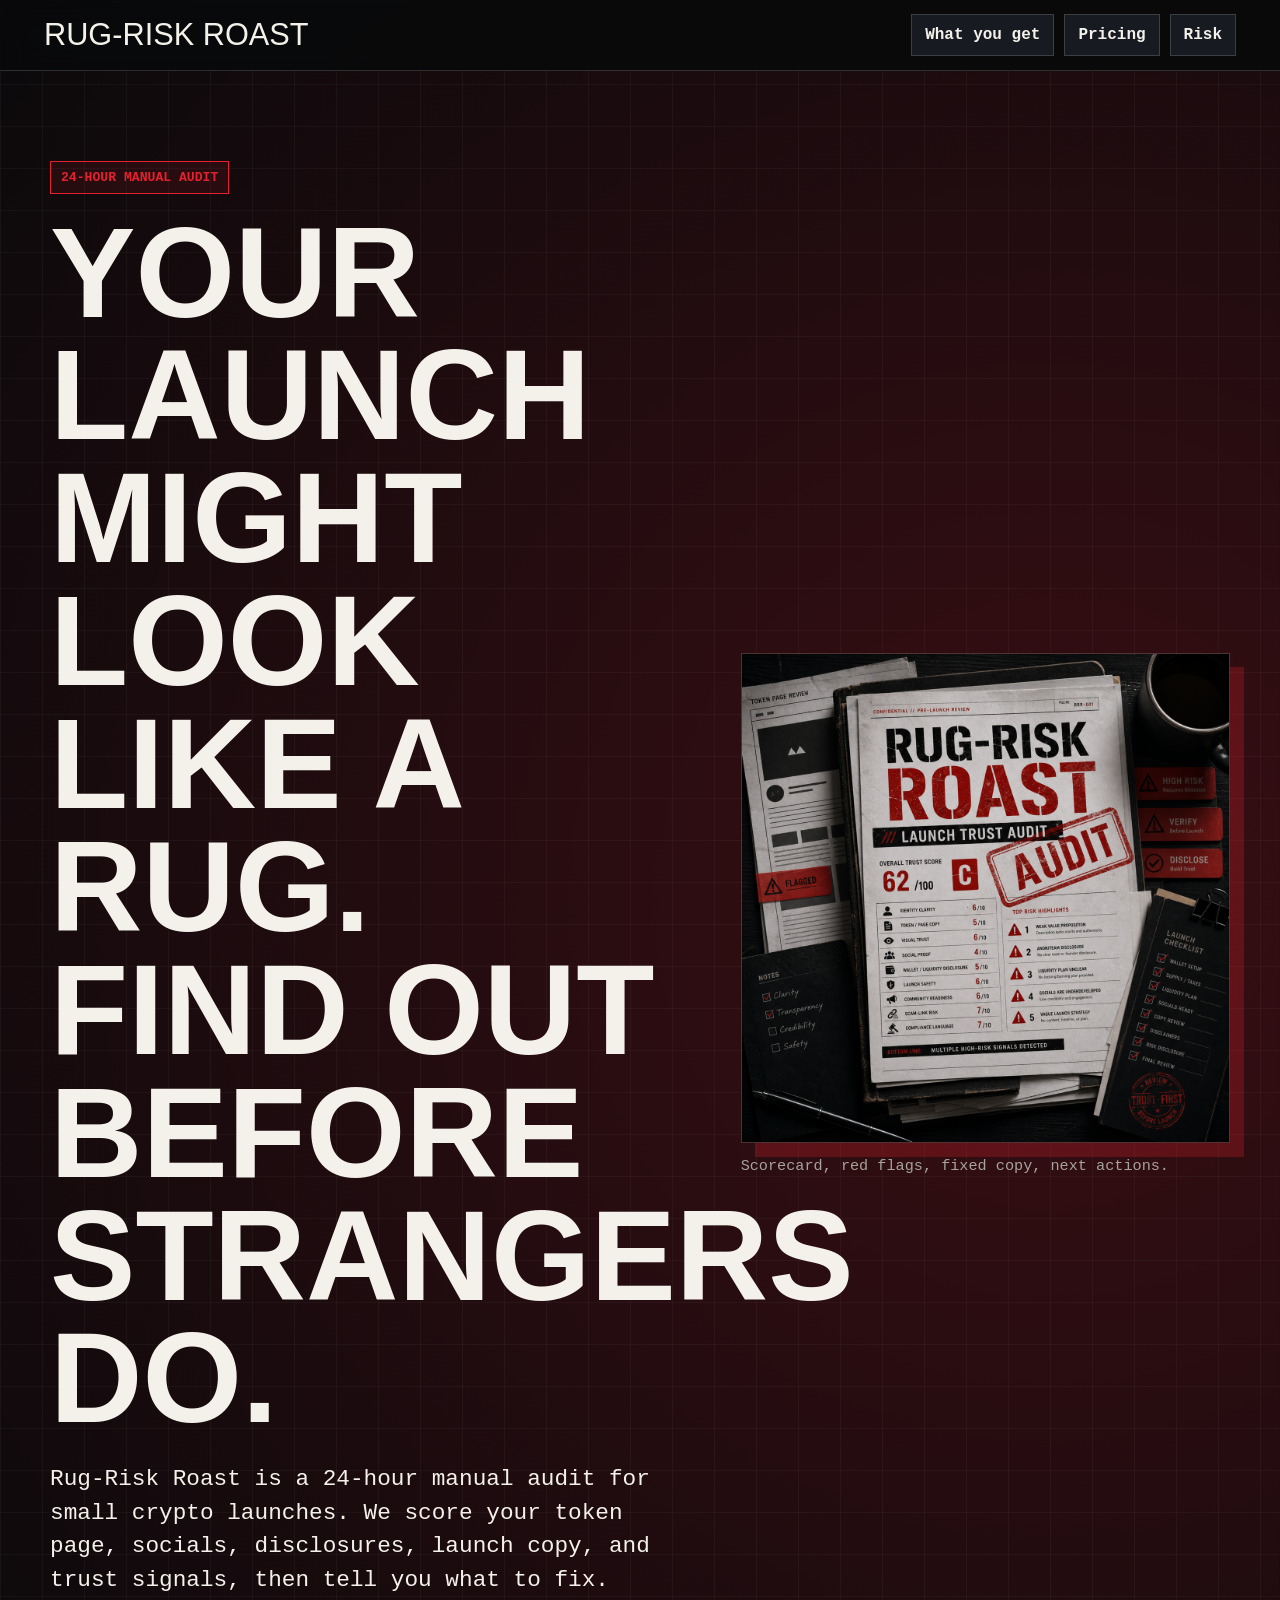
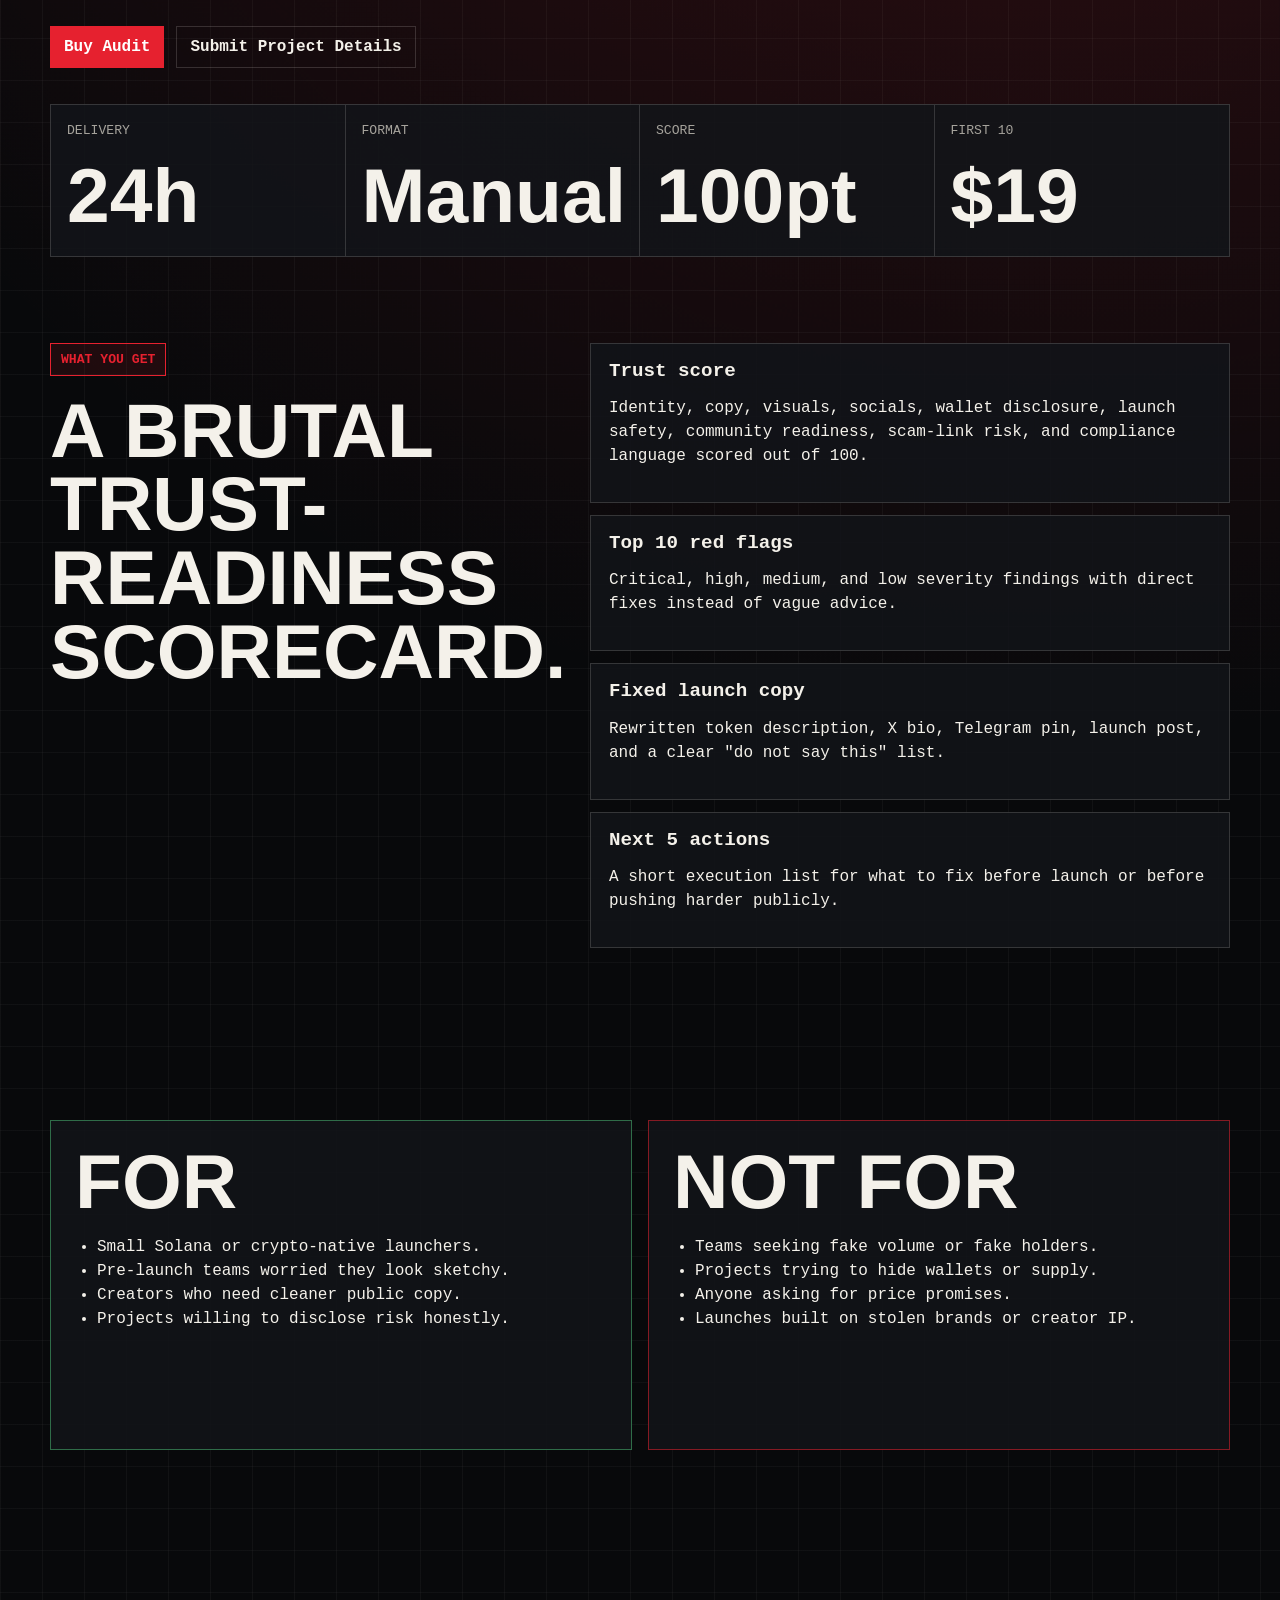
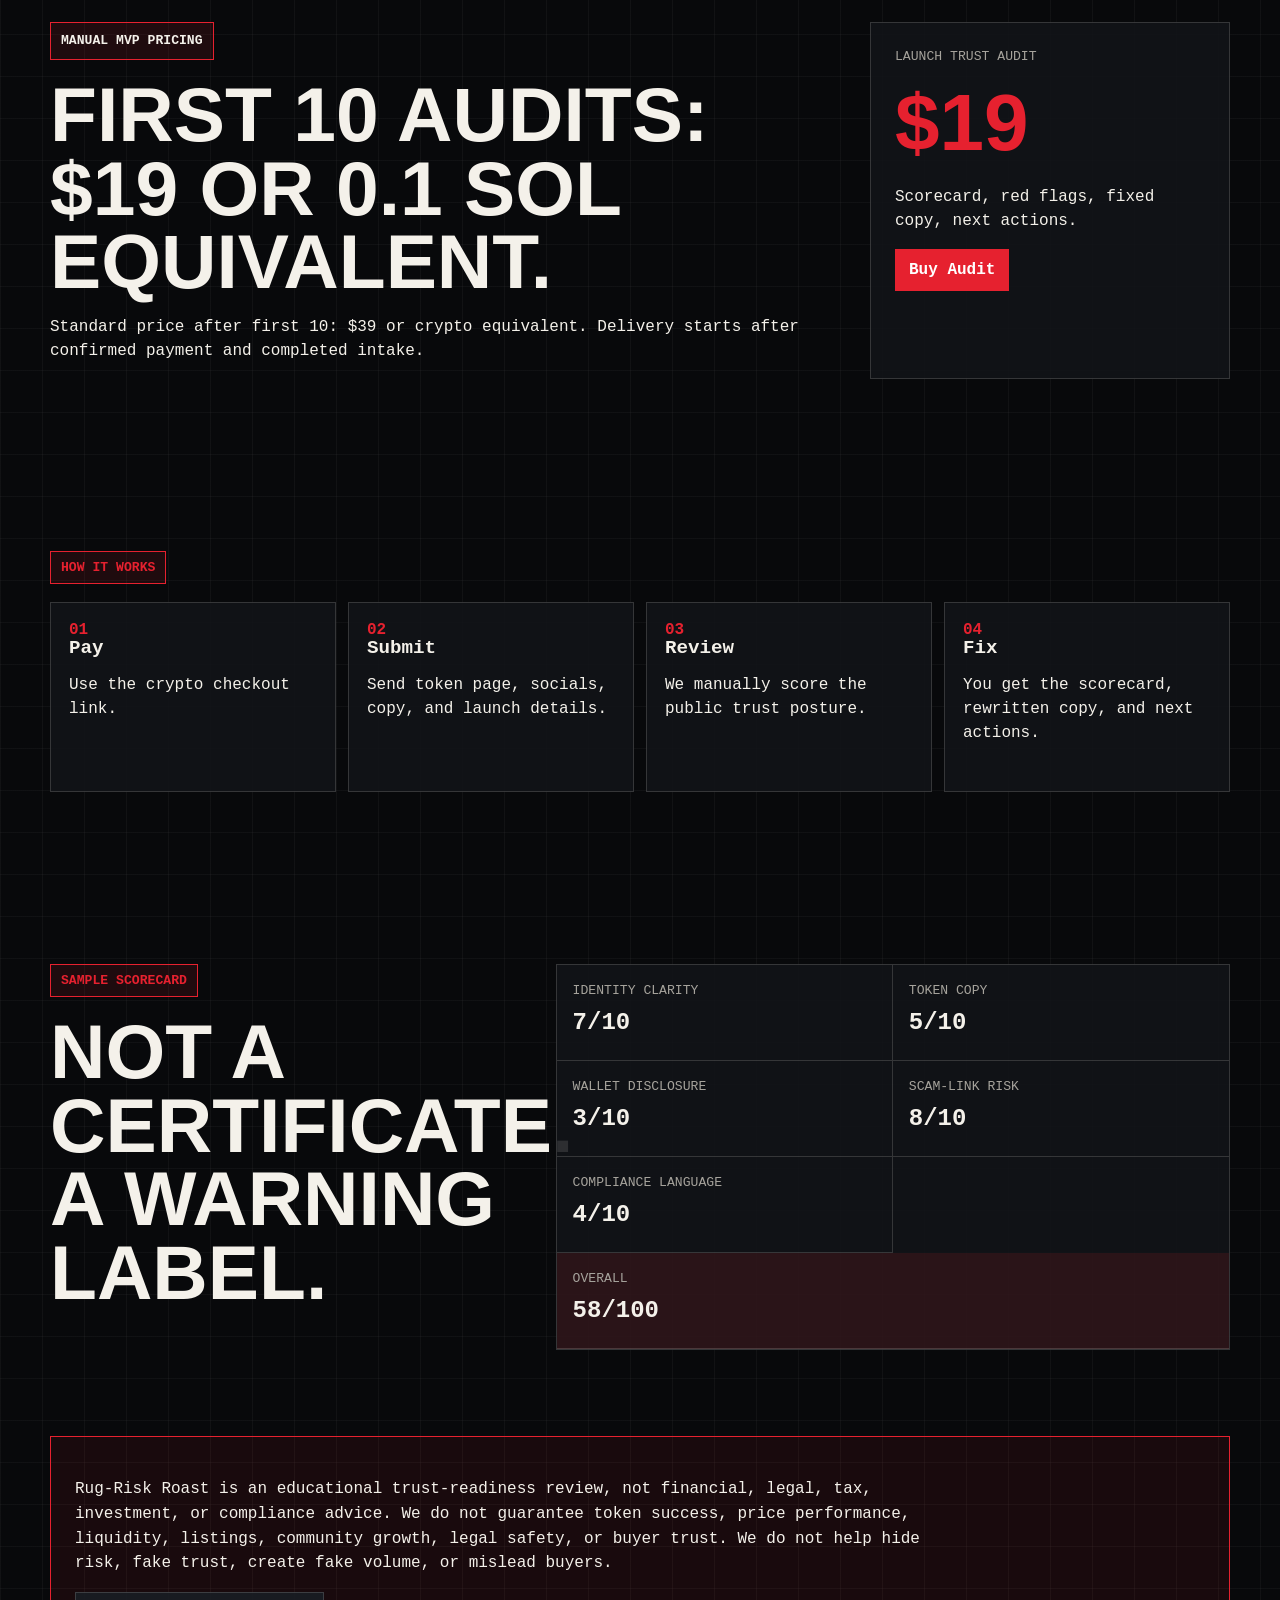
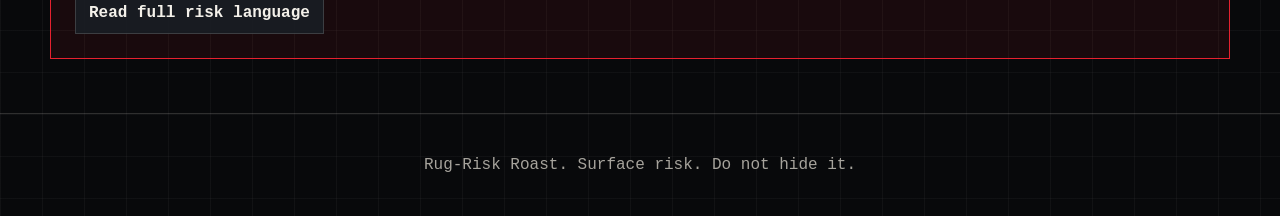
==== site/index.html @ 817f6c94 "Launch Rug-Risk Roast manual MVP" ====
<!doctype html>
<html lang="en">
  <head>
    <meta charset="utf-8">
    <meta name="viewport" content="width=device-width, initial-scale=1">
    <title>Rug-Risk Roast - Launch Trust Audit</title>
    <meta name="description" content="A 24-hour manual trust-readiness audit for small crypto launches. Find what looks sketchy before strangers do.">
    <link rel="stylesheet" href="./styles.css">
  </head>
  <body>
    <header class="topbar">
      <a class="brand" href="./index.html">Rug-Risk Roast</a>
      <nav aria-label="Primary navigation">
        <a href="#deliverables">What you get</a>
        <a href="#pricing">Pricing</a>
        <a href="./risk.html">Risk</a>
      </nav>
    </header>

    <main>
      <section class="hero">
        <div class="hero-copy">
          <p class="stamp">24-hour manual audit</p>
          <h1>Your launch might look like a rug. Find out before strangers do.</h1>
          <p class="lead">Rug-Risk Roast is a 24-hour manual audit for small crypto launches. We score your token page, socials, disclosures, launch copy, and trust signals, then tell you what to fix.</p>
          <div class="actions" aria-label="Primary actions">
            <a class="button primary" href="https://example.com/helio-rug-risk-roast">Buy Audit</a>
            <a class="button secondary" href="https://tally.so/r/rug-risk-roast-intake">Submit Project Details</a>
          </div>
        </div>

        <figure class="hero-card">
          <img src="./assets/rug-risk-roast-audit.png" alt="Rug-Risk Roast forensic audit report preview">
          <figcaption>Scorecard, red flags, fixed copy, next actions.</figcaption>
        </figure>
      </section>

      <section class="proof-strip" aria-label="Audit summary">
        <div><span>Delivery</span><strong>24h</strong></div>
        <div><span>Format</span><strong>Manual</strong></div>
        <div><span>Score</span><strong>100pt</strong></div>
        <div><span>First 10</span><strong>$19</strong></div>
      </section>

      <section id="deliverables" class="section split">
        <div>
          <p class="stamp">What you get</p>
          <h2>A brutal trust-readiness scorecard.</h2>
        </div>
        <div class="checklist">
          <article>
            <h3>Trust score</h3>
            <p>Identity, copy, visuals, socials, wallet disclosure, launch safety, community readiness, scam-link risk, and compliance language scored out of 100.</p>
          </article>
          <article>
            <h3>Top 10 red flags</h3>
            <p>Critical, high, medium, and low severity findings with direct fixes instead of vague advice.</p>
          </article>
          <article>
            <h3>Fixed launch copy</h3>
            <p>Rewritten token description, X bio, Telegram pin, launch post, and a clear "do not say this" list.</p>
          </article>
          <article>
            <h3>Next 5 actions</h3>
            <p>A short execution list for what to fix before launch or before pushing harder publicly.</p>
          </article>
        </div>
      </section>

      <section class="section audience">
        <div class="panel good">
          <h2>For</h2>
          <ul>
            <li>Small Solana or crypto-native launchers.</li>
            <li>Pre-launch teams worried they look sketchy.</li>
            <li>Creators who need cleaner public copy.</li>
            <li>Projects willing to disclose risk honestly.</li>
          </ul>
        </div>
        <div class="panel bad">
          <h2>Not for</h2>
          <ul>
            <li>Teams seeking fake volume or fake holders.</li>
            <li>Projects trying to hide wallets or supply.</li>
            <li>Anyone asking for price promises.</li>
            <li>Launches built on stolen brands or creator IP.</li>
          </ul>
        </div>
      </section>

      <section id="pricing" class="section pricing">
        <div>
          <p class="stamp">Manual MVP pricing</p>
          <h2>First 10 audits: $19 or 0.1 SOL equivalent.</h2>
          <p>Standard price after first 10: $39 or crypto equivalent. Delivery starts after confirmed payment and completed intake.</p>
        </div>
        <div class="price-card">
          <span>Launch Trust Audit</span>
          <strong>$19</strong>
          <p>Scorecard, red flags, fixed copy, next actions.</p>
          <a class="button primary" href="https://example.com/helio-rug-risk-roast">Buy Audit</a>
        </div>
      </section>

      <section class="section process">
        <p class="stamp">How it works</p>
        <div class="steps">
          <article><span>01</span><h3>Pay</h3><p>Use the crypto checkout link.</p></article>
          <article><span>02</span><h3>Submit</h3><p>Send token page, socials, copy, and launch details.</p></article>
          <article><span>03</span><h3>Review</h3><p>We manually score the public trust posture.</p></article>
          <article><span>04</span><h3>Fix</h3><p>You get the scorecard, rewritten copy, and next actions.</p></article>
        </div>
      </section>

      <section class="section sample">
        <div>
          <p class="stamp">Sample scorecard</p>
          <h2>Not a certificate. A warning label.</h2>
        </div>
        <div class="scorecard" aria-label="Sample scorecard">
          <div><span>Identity clarity</span><strong>7/10</strong></div>
          <div><span>Token copy</span><strong>5/10</strong></div>
          <div><span>Wallet disclosure</span><strong>3/10</strong></div>
          <div><span>Scam-link risk</span><strong>8/10</strong></div>
          <div><span>Compliance language</span><strong>4/10</strong></div>
          <div class="total"><span>Overall</span><strong>58/100</strong></div>
        </div>
      </section>

      <section class="section disclaimer">
        <p>Rug-Risk Roast is an educational trust-readiness review, not financial, legal, tax, investment, or compliance advice. We do not guarantee token success, price performance, liquidity, listings, community growth, legal safety, or buyer trust. We do not help hide risk, fake trust, create fake volume, or mislead buyers.</p>
        <a href="./risk.html">Read full risk language</a>
      </section>
    </main>

    <footer>
      <p>Rug-Risk Roast. Surface risk. Do not hide it.</p>
    </footer>
  </body>
</html>
---- site/styles.css ----
:root {
  --ink: #08090b;
  --panel: #121419;
  --panel-2: #191d24;
  --paper: #f4f1ea;
  --muted: #a6a39c;
  --red: #e6212f;
  --red-dark: #791119;
  --line: rgba(244, 241, 234, 0.16);
  --green: #55d985;
}

* {
  box-sizing: border-box;
}

html {
  background: var(--ink);
  color: var(--paper);
}

body {
  margin: 0;
  min-height: 100vh;
  font-family: "Courier New", Courier, monospace;
  background:
    linear-gradient(90deg, rgba(244,241,234,.04) 1px, transparent 1px) 0 0 / 42px 42px,
    linear-gradient(rgba(244,241,234,.035) 1px, transparent 1px) 0 0 / 42px 42px,
    radial-gradient(circle at 82% 18%, rgba(230,33,47,.22), transparent 34%),
    var(--ink);
}

a {
  color: inherit;
}

.topbar {
  position: sticky;
  top: 0;
  z-index: 10;
  display: flex;
  align-items: center;
  justify-content: space-between;
  gap: 18px;
  padding: 14px clamp(16px, 4vw, 44px);
  border-bottom: 1px solid var(--line);
  background: rgba(8, 9, 11, 0.9);
  backdrop-filter: blur(14px);
}

.brand {
  color: var(--paper);
  font-family: Impact, Haettenschweiler, "Arial Narrow Bold", sans-serif;
  font-size: clamp(1.3rem, 2.4vw, 2rem);
  letter-spacing: 0;
  text-decoration: none;
  text-transform: uppercase;
}

nav {
  display: flex;
  flex-wrap: wrap;
  justify-content: flex-end;
  gap: 10px;
}

nav a,
.button,
.disclaimer a {
  display: inline-flex;
  align-items: center;
  min-height: 42px;
  padding: 10px 13px;
  border: 1px solid var(--line);
  background: rgba(25, 29, 36, .9);
  color: var(--paper);
  font-weight: 800;
  text-decoration: none;
}

main {
  width: min(1180px, calc(100% - 28px));
  margin: 0 auto;
}

.hero {
  min-height: calc(100vh - 72px);
  display: grid;
  grid-template-columns: minmax(0, 1.05fr) minmax(290px, .82fr);
  align-items: center;
  gap: clamp(28px, 5vw, 72px);
  padding: clamp(38px, 7vw, 90px) 0 36px;
}

.stamp {
  width: fit-content;
  margin: 0 0 18px;
  padding: 8px 10px;
  border: 1px solid var(--red);
  background: rgba(230, 33, 47, .1);
  color: var(--red);
  font-size: .82rem;
  font-weight: 900;
  text-transform: uppercase;
}

h1,
h2,
h3 {
  margin: 0;
  letter-spacing: 0;
  line-height: .96;
}

h1,
h2 {
  font-family: Impact, Haettenschweiler, "Arial Narrow Bold", sans-serif;
  font-weight: 900;
  text-transform: uppercase;
}

h1 {
  max-width: 820px;
  font-size: clamp(4rem, 10vw, 9.5rem);
}

h2 {
  font-size: clamp(2.3rem, 6vw, 5.4rem);
}

h3 {
  color: var(--paper);
  font-size: 1.2rem;
}

.lead {
  max-width: 760px;
  color: var(--paper);
  font-size: clamp(1.05rem, 1.8vw, 1.42rem);
  line-height: 1.48;
}

.actions {
  display: flex;
  flex-wrap: wrap;
  gap: 12px;
  margin-top: 28px;
}

.button.primary {
  border-color: var(--red);
  background: var(--red);
  color: white;
}

.button.secondary {
  background: transparent;
}

.hero-card {
  margin: 0;
}

.hero-card img {
  display: block;
  width: 100%;
  aspect-ratio: 1;
  object-fit: cover;
  border: 1px solid var(--line);
  box-shadow: 14px 14px 0 rgba(230, 33, 47, .25);
}

figcaption {
  margin-top: 14px;
  color: var(--muted);
  font-size: .95rem;
}

.proof-strip {
  display: grid;
  grid-template-columns: repeat(4, minmax(0, 1fr));
  border: 1px solid var(--line);
  background: rgba(18, 20, 25, .86);
}

.proof-strip div {
  min-height: 118px;
  padding: 16px;
  border-right: 1px solid var(--line);
}

.proof-strip div:last-child {
  border-right: 0;
}

.proof-strip span,
.scorecard span,
.price-card span {
  color: var(--muted);
  text-transform: uppercase;
  font-size: .82rem;
}

.proof-strip strong {
  display: block;
  margin-top: 12px;
  color: var(--paper);
  font-family: Impact, Haettenschweiler, "Arial Narrow Bold", sans-serif;
  font-size: clamp(2.5rem, 6vw, 4.8rem);
}

.section {
  padding: clamp(42px, 7vw, 86px) 0;
}

.split {
  display: grid;
  grid-template-columns: minmax(0, .75fr) minmax(0, 1fr);
  gap: clamp(22px, 5vw, 60px);
}

.checklist {
  display: grid;
  gap: 12px;
}

.checklist article,
.panel,
.price-card,
.steps article,
.scorecard {
  border: 1px solid var(--line);
  background: rgba(18, 20, 25, .88);
}

.checklist article {
  padding: 18px;
}

.checklist p,
.panel li,
.pricing p,
.steps p,
.document p,
.document li {
  color: var(--paper);
  line-height: 1.5;
}

.audience {
  display: grid;
  grid-template-columns: repeat(2, minmax(0, 1fr));
  gap: 16px;
}

.panel {
  min-height: 330px;
  padding: 24px;
}

.panel.good {
  border-color: rgba(85, 217, 133, .45);
}

.panel.bad {
  border-color: rgba(230, 33, 47, .55);
}

.panel ul,
.document ul {
  padding-left: 22px;
}

.pricing {
  display: grid;
  grid-template-columns: minmax(0, 1fr) minmax(270px, .45fr);
  gap: 20px;
  align-items: stretch;
}

.price-card {
  padding: 24px;
}

.price-card strong {
  display: block;
  margin: 12px 0;
  color: var(--red);
  font-family: Impact, Haettenschweiler, "Arial Narrow Bold", sans-serif;
  font-size: 5rem;
}

.steps {
  display: grid;
  grid-template-columns: repeat(4, minmax(0, 1fr));
  gap: 12px;
  margin-top: 18px;
}

.steps article {
  min-height: 190px;
  padding: 18px;
}

.steps span {
  color: var(--red);
  font-weight: 900;
}

.sample {
  display: grid;
  grid-template-columns: minmax(0, .72fr) minmax(0, 1fr);
  gap: 20px;
  align-items: start;
}

.scorecard {
  display: grid;
  grid-template-columns: repeat(2, minmax(0, 1fr));
}

.scorecard div {
  min-height: 96px;
  padding: 16px;
  border-right: 1px solid var(--line);
  border-bottom: 1px solid var(--line);
}

.scorecard div:nth-child(2n) {
  border-right: 0;
}

.scorecard strong {
  display: block;
  margin-top: 10px;
  font-size: 1.5rem;
}

.scorecard .total {
  grid-column: 1 / -1;
  background: rgba(230, 33, 47, .12);
}

.disclaimer {
  margin-bottom: 54px;
  padding: 24px;
  border: 1px solid var(--red);
  background: rgba(230, 33, 47, .08);
}

.disclaimer p {
  max-width: 900px;
  line-height: 1.55;
}

.document {
  max-width: 920px;
  padding: clamp(42px, 7vw, 86px) 0;
}

.document h1 {
  font-size: clamp(3.8rem, 9vw, 8rem);
}

.document h2 {
  margin-top: 38px;
  font-size: clamp(2rem, 5vw, 4.2rem);
}

footer {
  padding: 26px;
  border-top: 1px solid var(--line);
  color: var(--muted);
  text-align: center;
}

@media (max-width: 860px) {
  .topbar {
    align-items: flex-start;
    flex-direction: column;
  }

  nav {
    justify-content: flex-start;
  }

  .hero,
  .split,
  .audience,
  .pricing,
  .steps,
  .sample,
  .proof-strip {
    grid-template-columns: 1fr;
  }

  .hero {
    min-height: auto;
  }

  .proof-strip div,
  .scorecard div {
    border-right: 0;
  }

  .scorecard {
    grid-template-columns: 1fr;
  }
}
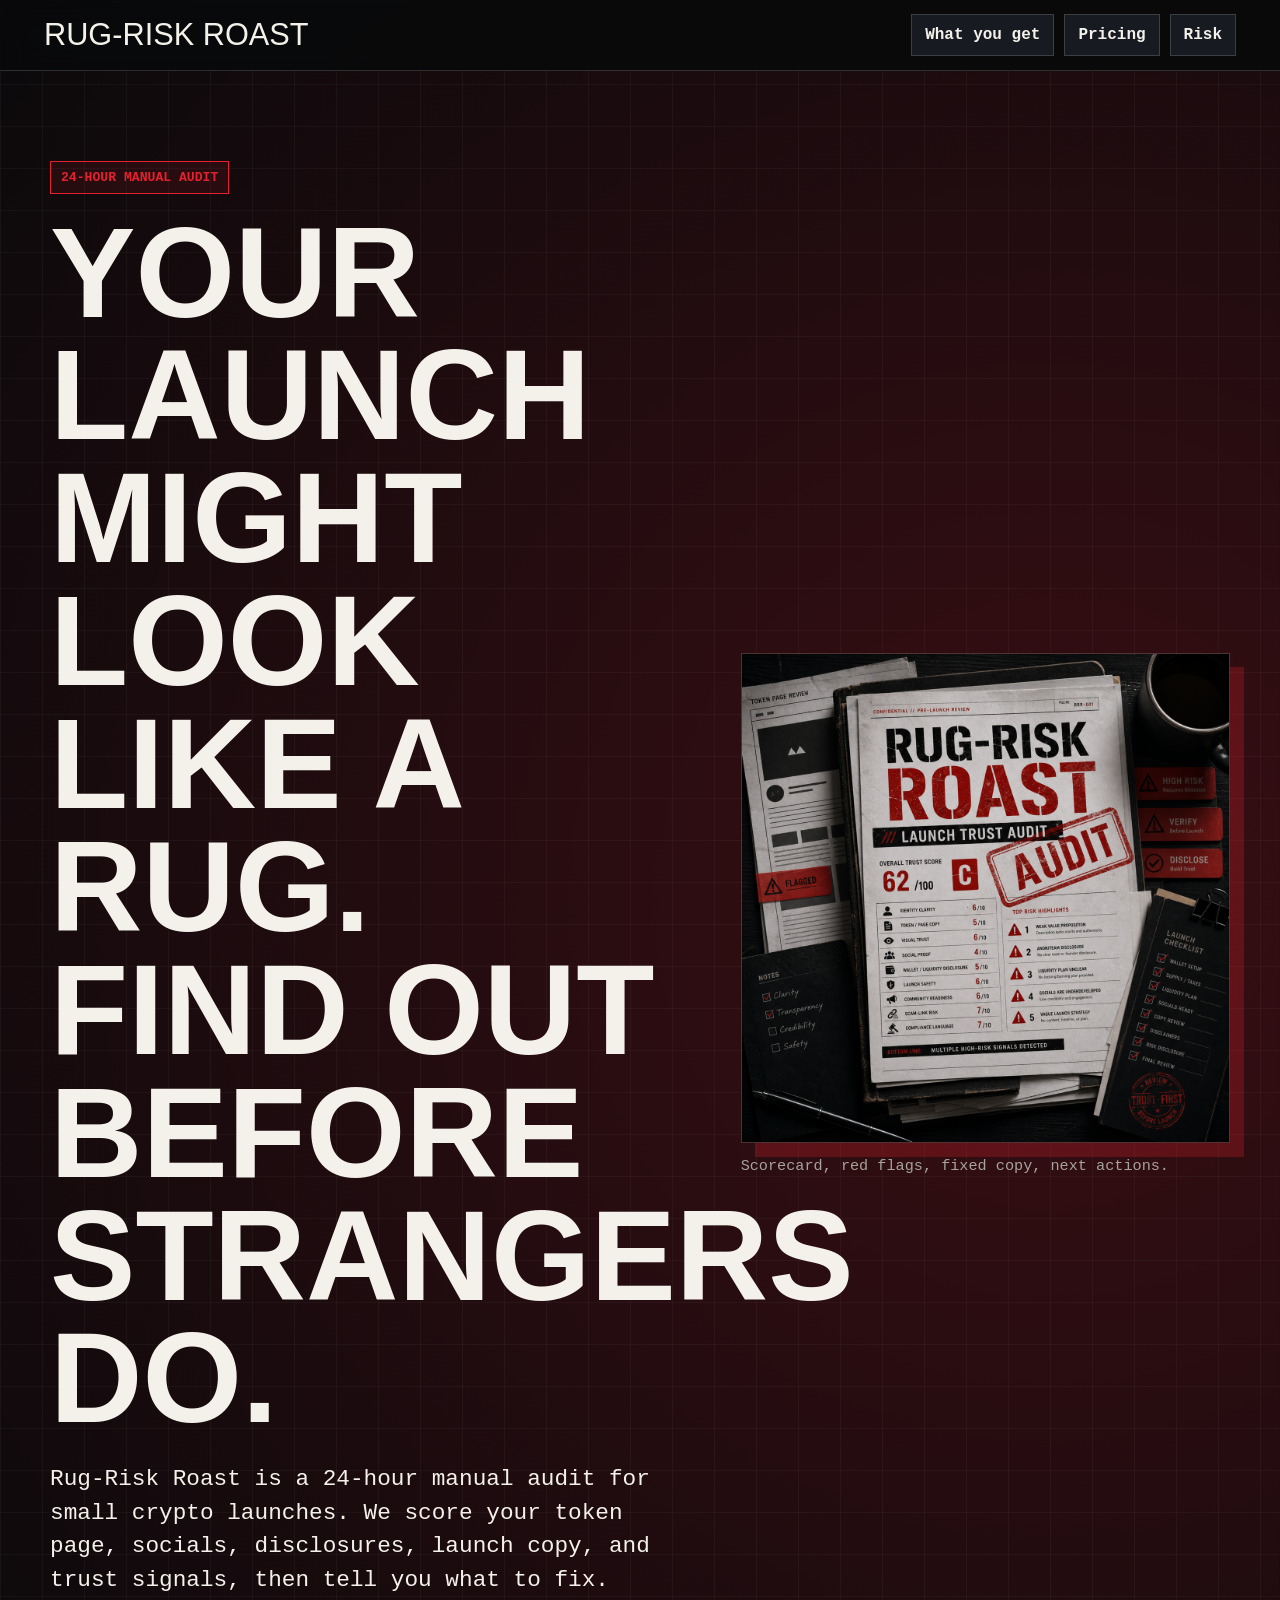
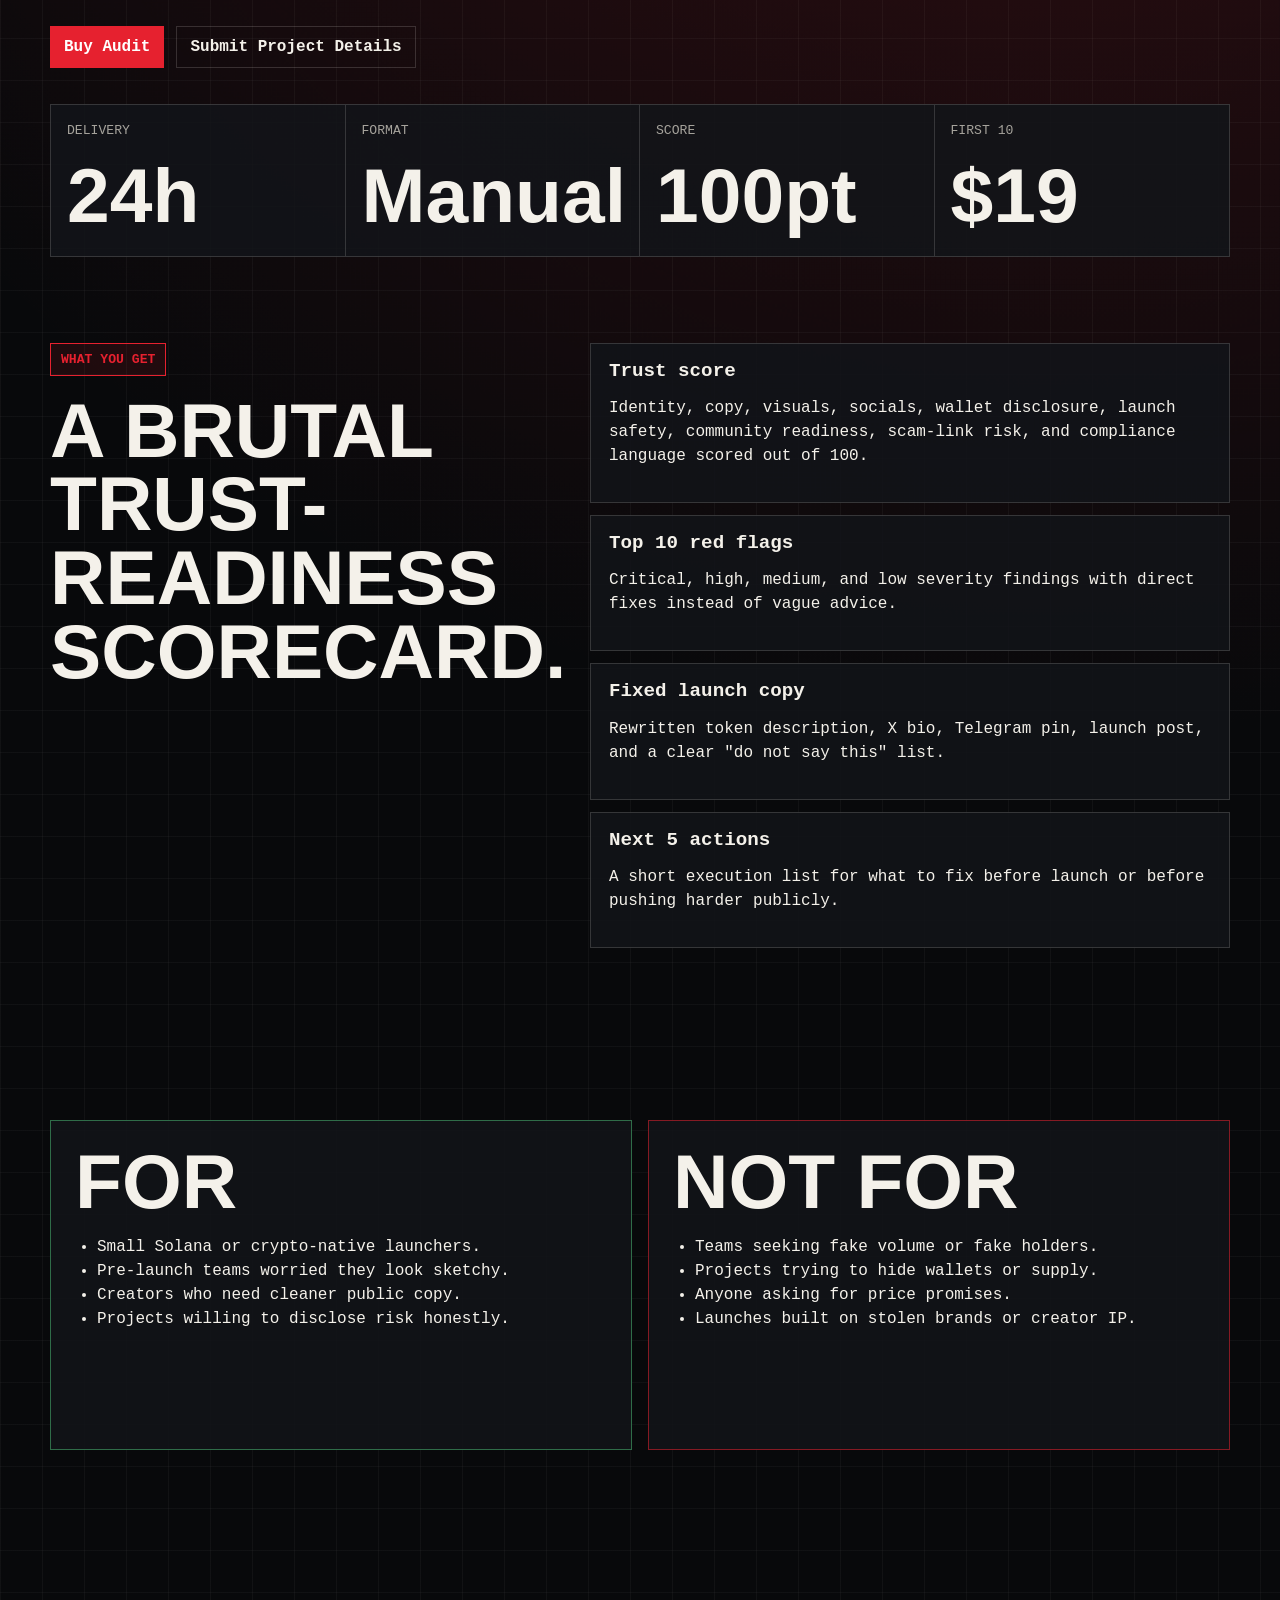
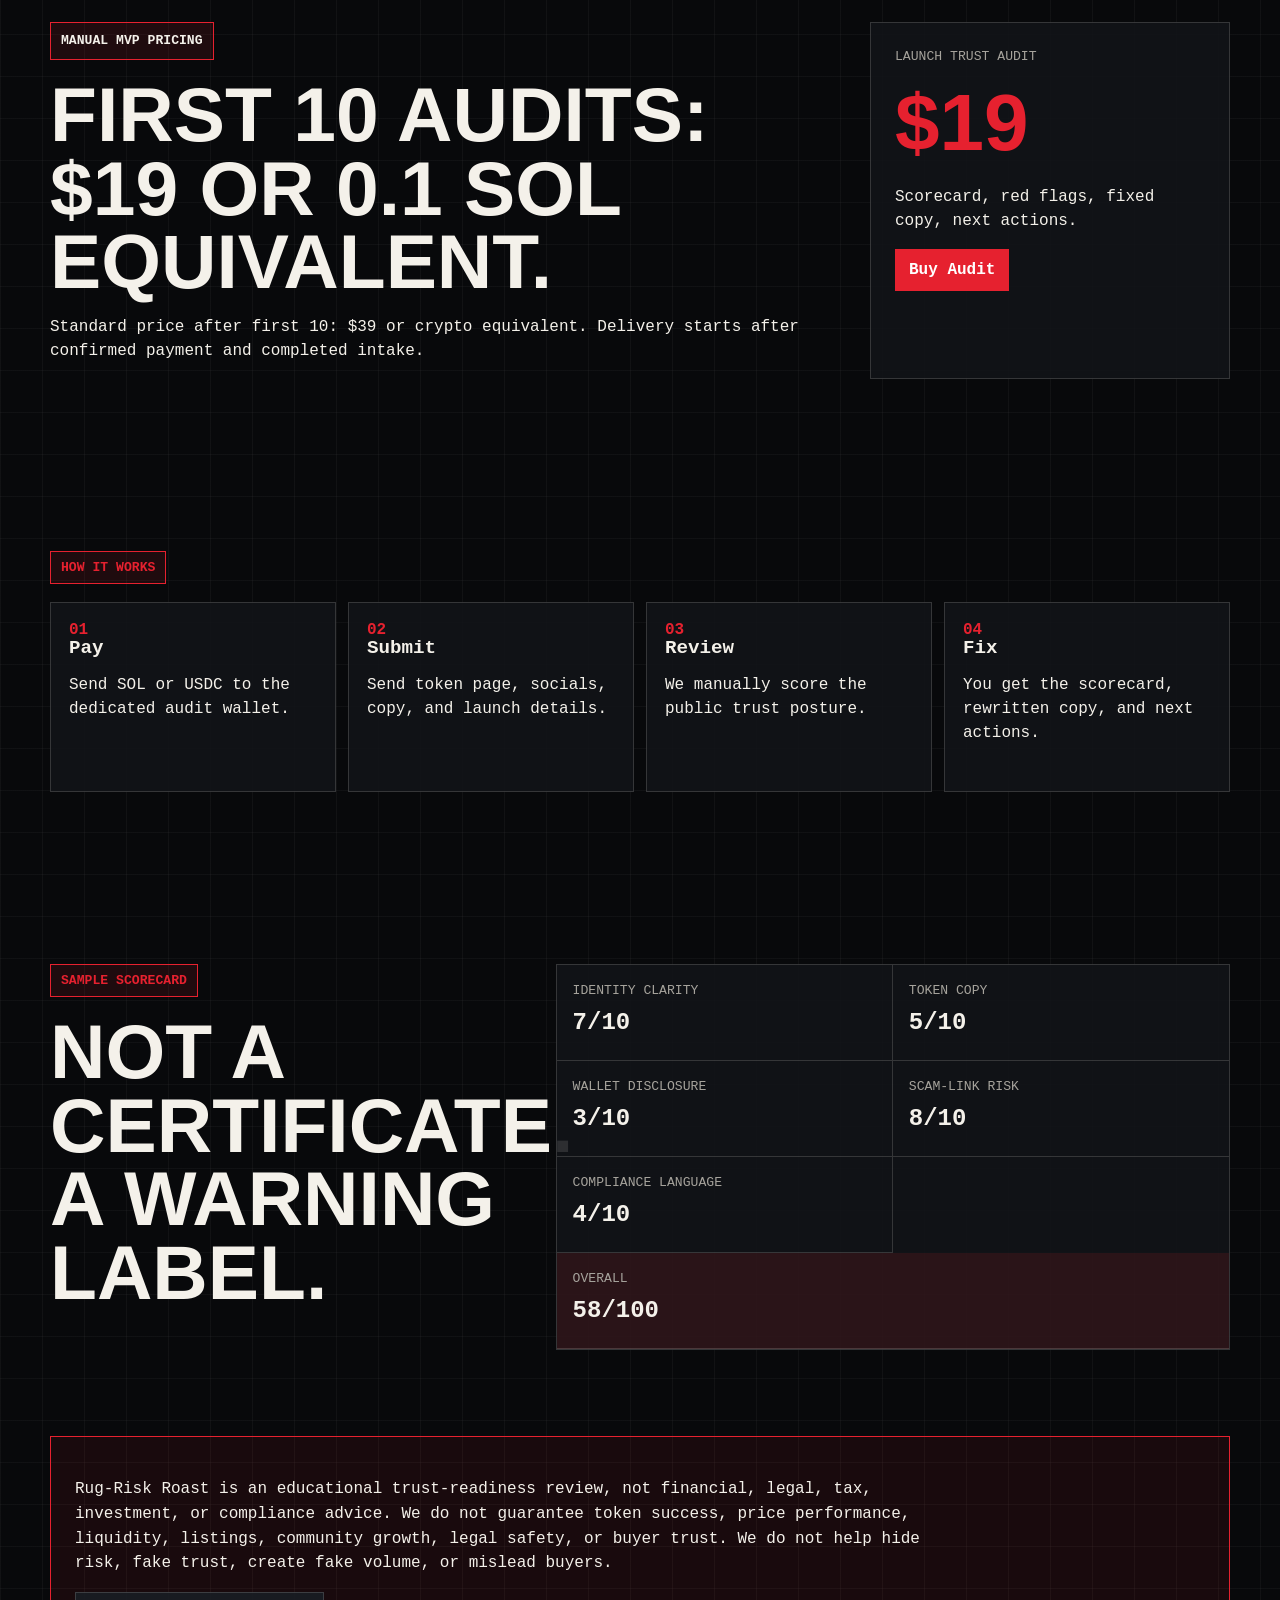
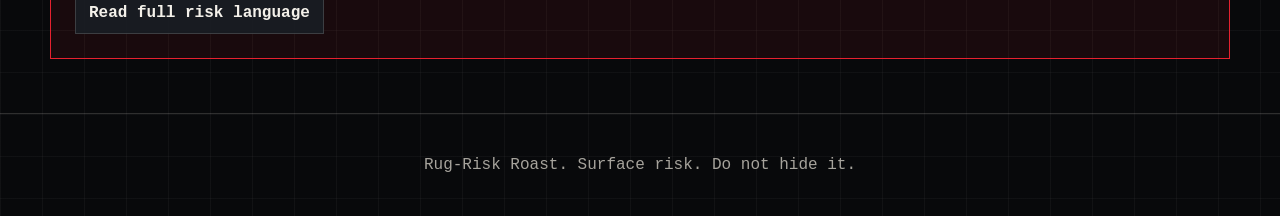
==== commit 1a61b024: "Switch MVP to manual Solana payment flow" ====
--- a/site/index.html
+++ b/site/index.html
@@ -24,7 +24,7 @@
           <h1>Your launch might look like a rug. Find out before strangers do.</h1>
           <p class="lead">Rug-Risk Roast is a 24-hour manual audit for small crypto launches. We score your token page, socials, disclosures, launch copy, and trust signals, then tell you what to fix.</p>
           <div class="actions" aria-label="Primary actions">
-            <a class="button primary" href="https://example.com/helio-rug-risk-roast">Buy Audit</a>
+            <a class="button primary" href="./payment.html">Buy Audit</a>
             <a class="button secondary" href="https://tally.so/r/rug-risk-roast-intake">Submit Project Details</a>
           </div>
         </div>
@@ -98,14 +98,14 @@
           <span>Launch Trust Audit</span>
           <strong>$19</strong>
           <p>Scorecard, red flags, fixed copy, next actions.</p>
-          <a class="button primary" href="https://example.com/helio-rug-risk-roast">Buy Audit</a>
+          <a class="button primary" href="./payment.html">Buy Audit</a>
         </div>
       </section>
 
       <section class="section process">
         <p class="stamp">How it works</p>
         <div class="steps">
-          <article><span>01</span><h3>Pay</h3><p>Use the crypto checkout link.</p></article>
+          <article><span>01</span><h3>Pay</h3><p>Send SOL or USDC to the dedicated audit wallet.</p></article>
           <article><span>02</span><h3>Submit</h3><p>Send token page, socials, copy, and launch details.</p></article>
           <article><span>03</span><h3>Review</h3><p>We manually score the public trust posture.</p></article>
           <article><span>04</span><h3>Fix</h3><p>You get the scorecard, rewritten copy, and next actions.</p></article>
--- a/site/styles.css
+++ b/site/styles.css
@@ -367,6 +367,28 @@
   font-size: clamp(2rem, 5vw, 4.2rem);
 }
 
+.wallet-box {
+  display: grid;
+  gap: 10px;
+  margin: 18px 0;
+  padding: 18px;
+  border: 1px solid var(--red);
+  background: rgba(230, 33, 47, .08);
+}
+
+.wallet-box span {
+  color: var(--muted);
+  font-size: .82rem;
+  font-weight: 900;
+  text-transform: uppercase;
+}
+
+.wallet-box code {
+  overflow-wrap: anywhere;
+  color: var(--paper);
+  font-size: clamp(.9rem, 2vw, 1.15rem);
+}
+
 footer {
   padding: 26px;
   border-top: 1px solid var(--line);
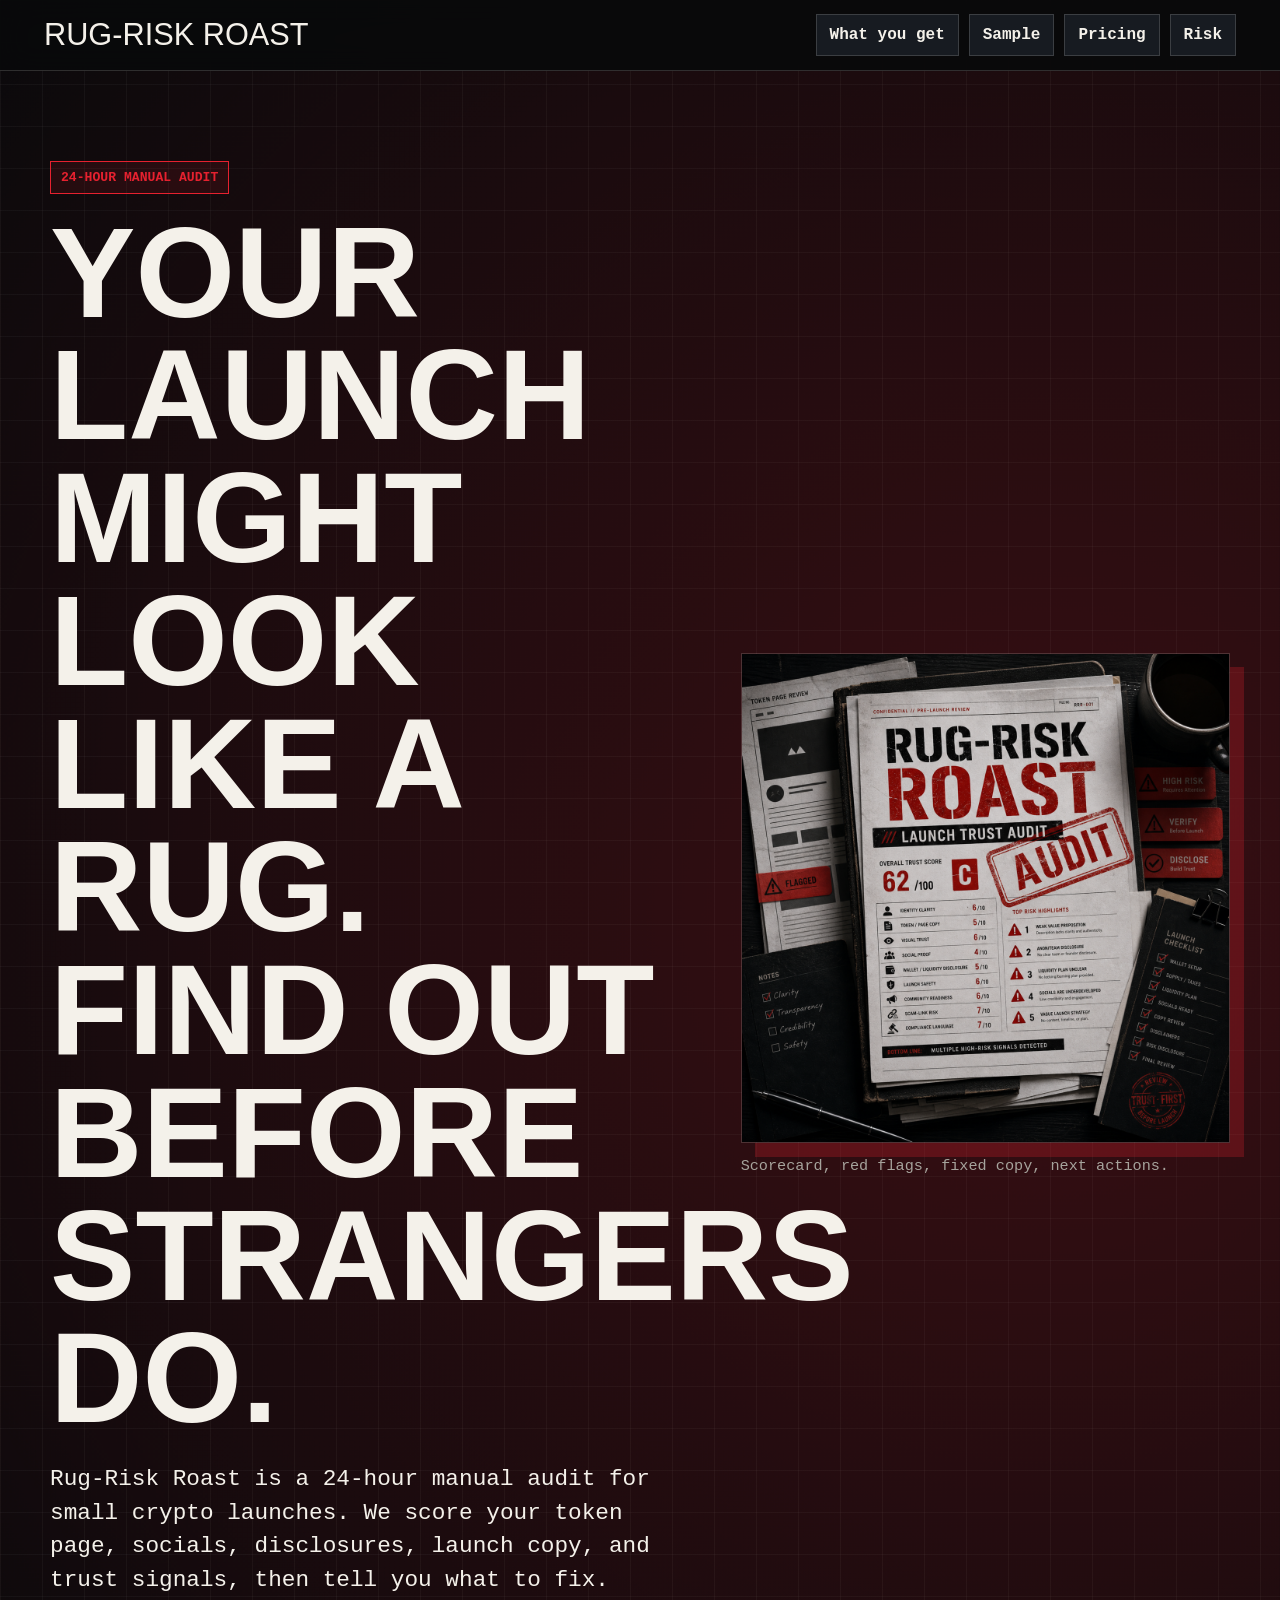
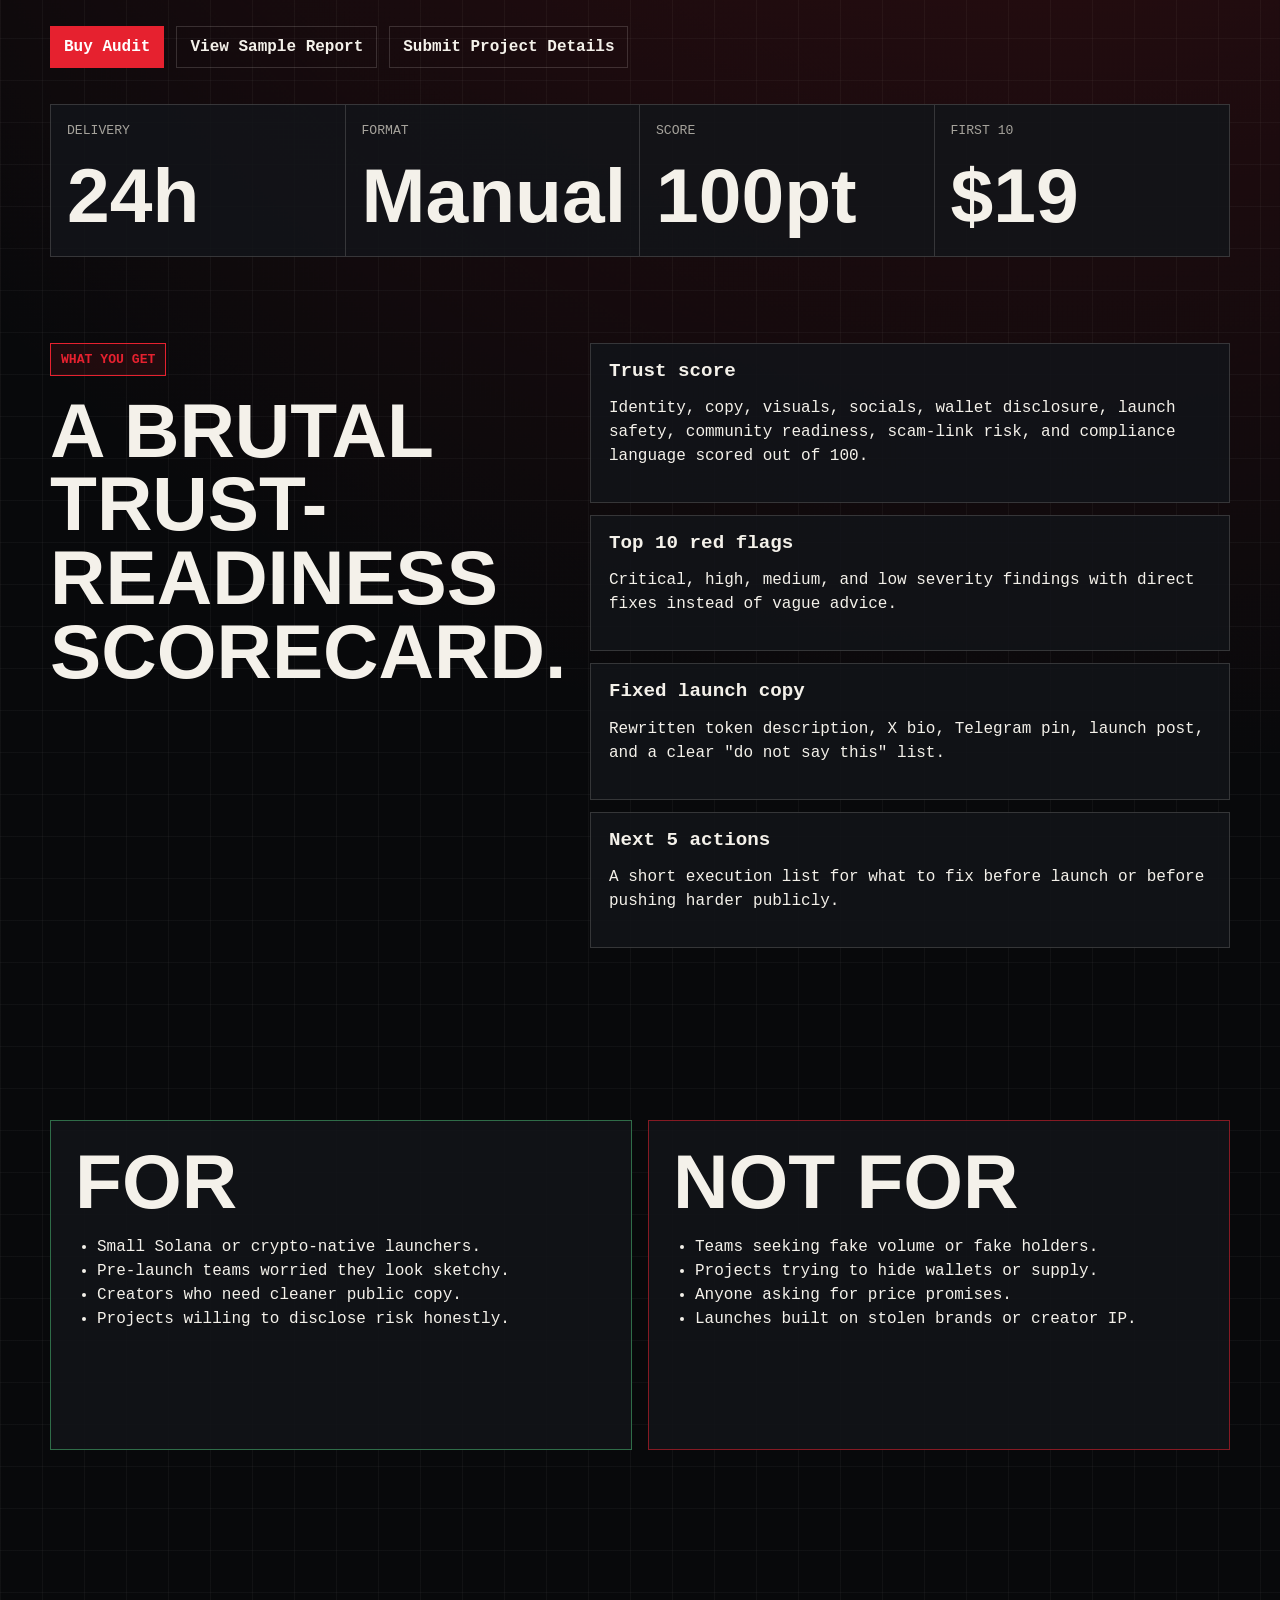
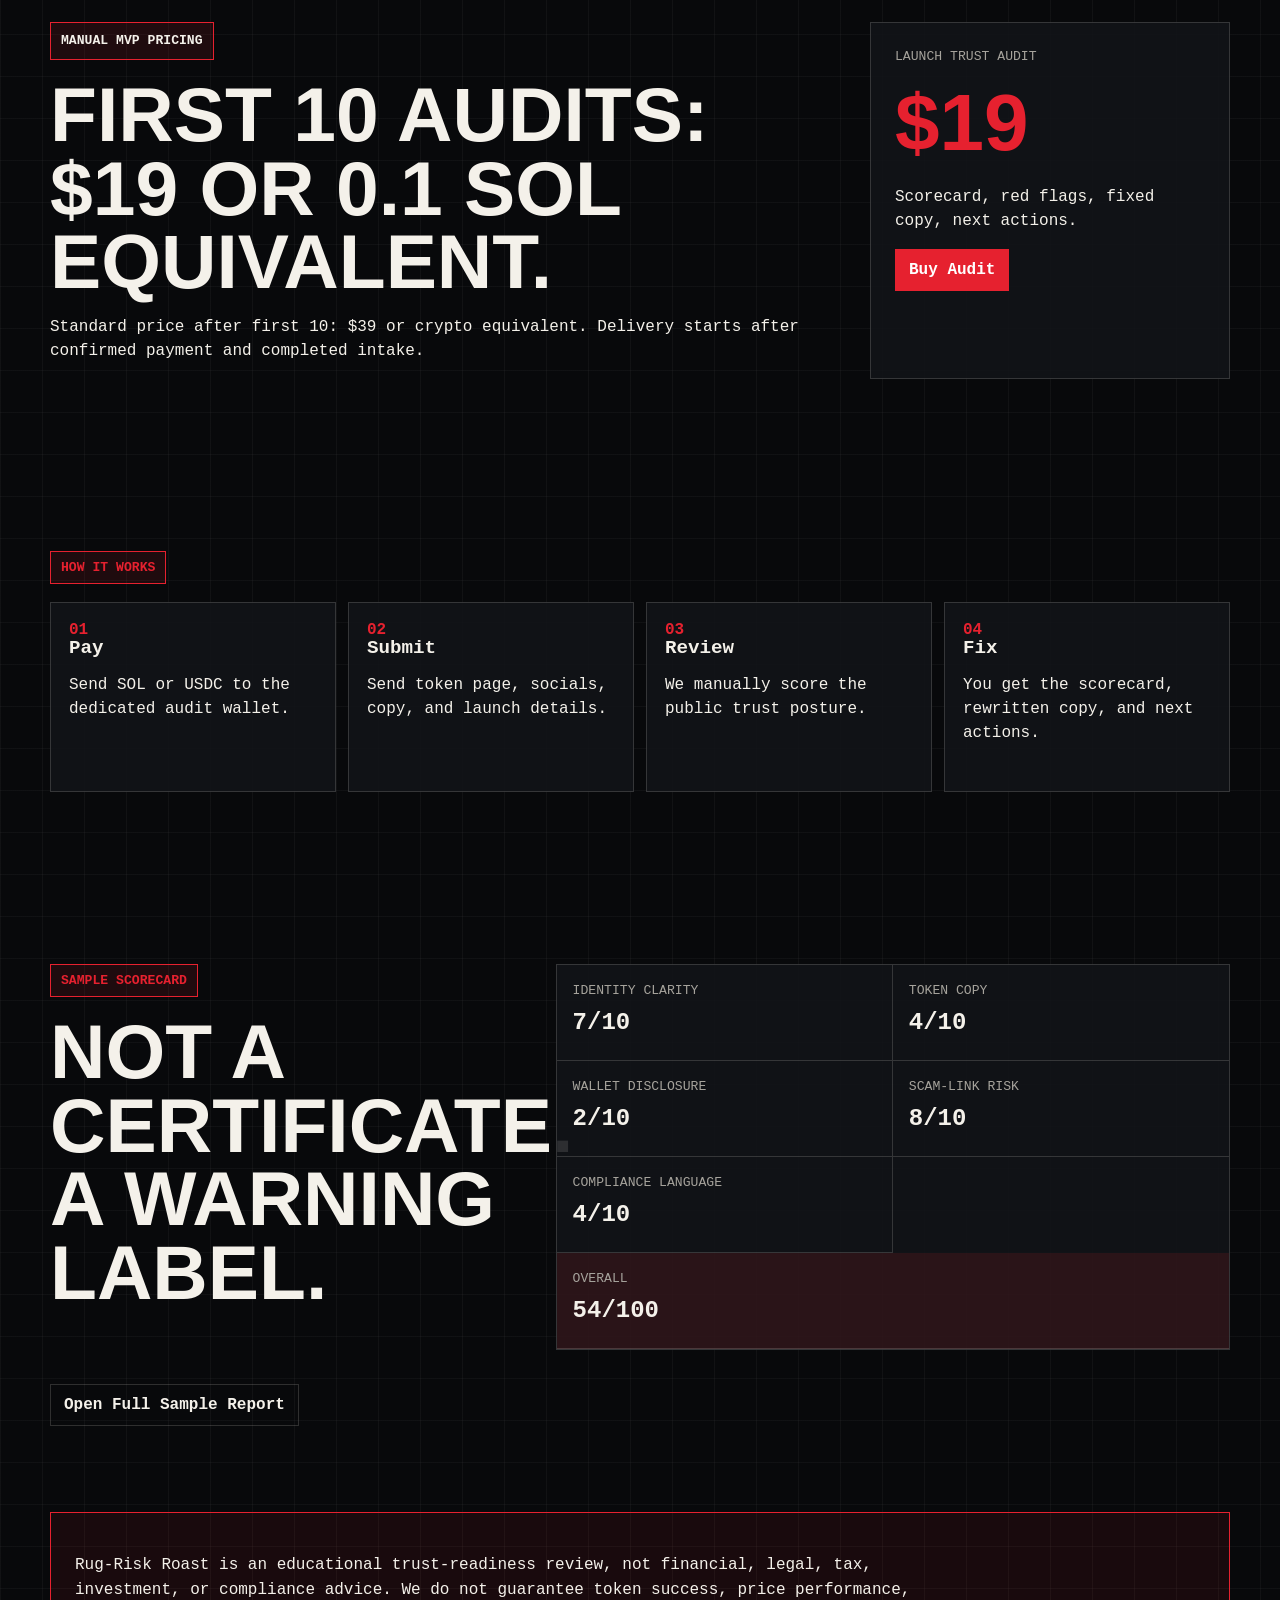
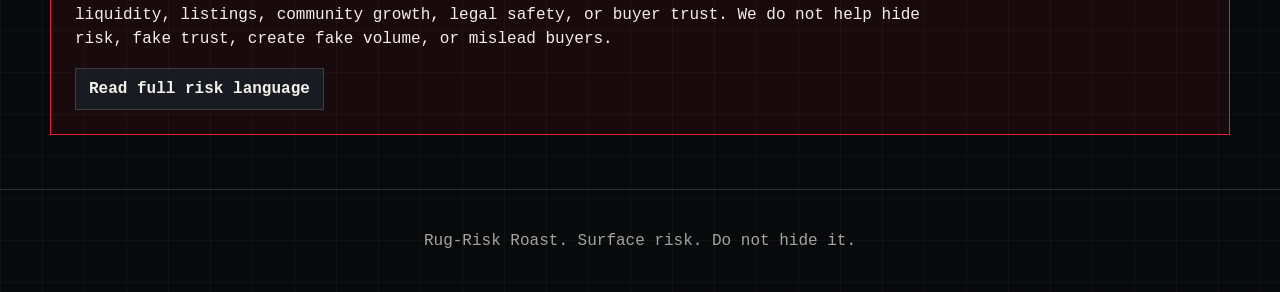
==== commit 6e8aaf53: "Add dry run audit and public sample report" ====
--- a/site/index.html
+++ b/site/index.html
@@ -12,6 +12,7 @@
       <a class="brand" href="./index.html">Rug-Risk Roast</a>
       <nav aria-label="Primary navigation">
         <a href="#deliverables">What you get</a>
+        <a href="./sample-report.html">Sample</a>
         <a href="#pricing">Pricing</a>
         <a href="./risk.html">Risk</a>
       </nav>
@@ -25,7 +26,8 @@
           <p class="lead">Rug-Risk Roast is a 24-hour manual audit for small crypto launches. We score your token page, socials, disclosures, launch copy, and trust signals, then tell you what to fix.</p>
           <div class="actions" aria-label="Primary actions">
             <a class="button primary" href="./payment.html">Buy Audit</a>
-            <a class="button secondary" href="https://tally.so/r/rug-risk-roast-intake">Submit Project Details</a>
+            <a class="button secondary" href="./sample-report.html">View Sample Report</a>
+            <a class="button secondary" href="https://tally.so/r/5BOaeN">Submit Project Details</a>
           </div>
         </div>
 
@@ -119,12 +121,13 @@
         </div>
         <div class="scorecard" aria-label="Sample scorecard">
           <div><span>Identity clarity</span><strong>7/10</strong></div>
-          <div><span>Token copy</span><strong>5/10</strong></div>
-          <div><span>Wallet disclosure</span><strong>3/10</strong></div>
+          <div><span>Token copy</span><strong>4/10</strong></div>
+          <div><span>Wallet disclosure</span><strong>2/10</strong></div>
           <div><span>Scam-link risk</span><strong>8/10</strong></div>
           <div><span>Compliance language</span><strong>4/10</strong></div>
-          <div class="total"><span>Overall</span><strong>58/100</strong></div>
+          <div class="total"><span>Overall</span><strong>54/100</strong></div>
         </div>
+        <a class="button secondary sample-link" href="./sample-report.html">Open Full Sample Report</a>
       </section>
 
       <section class="section disclaimer">
--- a/site/styles.css
+++ b/site/styles.css
@@ -341,6 +341,11 @@
   background: rgba(230, 33, 47, .12);
 }
 
+.sample-link {
+  width: fit-content;
+  margin-top: 14px;
+}
+
 .disclaimer {
   margin-bottom: 54px;
   padding: 24px;
@@ -365,6 +370,104 @@
 .document h2 {
   margin-top: 38px;
   font-size: clamp(2rem, 5vw, 4.2rem);
+}
+
+.report .lead {
+  max-width: 880px;
+}
+
+.report-hero,
+.report-table {
+  display: grid;
+  gap: 12px;
+  margin-top: 26px;
+}
+
+.report-hero {
+  grid-template-columns: minmax(0, .8fr) minmax(0, 1fr);
+}
+
+.report-hero div,
+.report-table div,
+.findings li,
+.report pre,
+.columns {
+  border: 1px solid var(--line);
+  background: rgba(18, 20, 25, .88);
+}
+
+.report-hero div,
+.report-table div {
+  padding: 18px;
+}
+
+.report-hero span,
+.report-table span {
+  color: var(--muted);
+  font-size: .82rem;
+  font-weight: 900;
+  text-transform: uppercase;
+}
+
+.report-hero strong {
+  display: block;
+  margin: 10px 0;
+  color: var(--red);
+  font-family: Impact, Haettenschweiler, "Arial Narrow Bold", sans-serif;
+  font-size: clamp(2.8rem, 6vw, 5.5rem);
+  line-height: 1;
+}
+
+.report-table {
+  grid-template-columns: repeat(3, minmax(0, 1fr));
+}
+
+.report-table strong {
+  display: block;
+  margin-top: 8px;
+  font-size: 1.35rem;
+}
+
+.findings {
+  display: grid;
+  gap: 10px;
+  padding-left: 0;
+  list-style-position: inside;
+}
+
+.findings li,
+.columns li {
+  padding: 14px;
+  line-height: 1.5;
+}
+
+.report pre {
+  overflow-x: auto;
+  padding: 18px;
+  white-space: pre-wrap;
+}
+
+.report code {
+  color: var(--paper);
+  font-family: "Courier New", Courier, monospace;
+  line-height: 1.5;
+}
+
+.columns {
+  display: grid;
+  grid-template-columns: repeat(2, minmax(0, 1fr));
+  gap: 0;
+  padding: 0;
+  list-style: none;
+}
+
+.columns li {
+  border-right: 1px solid var(--line);
+  border-bottom: 1px solid var(--line);
+}
+
+.columns li:nth-child(2n) {
+  border-right: 0;
 }
 
 .wallet-box {
@@ -412,6 +515,9 @@
   .pricing,
   .steps,
   .sample,
+  .report-hero,
+  .report-table,
+  .columns,
   .proof-strip {
     grid-template-columns: 1fr;
   }
@@ -421,7 +527,8 @@
   }
 
   .proof-strip div,
-  .scorecard div {
+  .scorecard div,
+  .columns li {
     border-right: 0;
   }
 
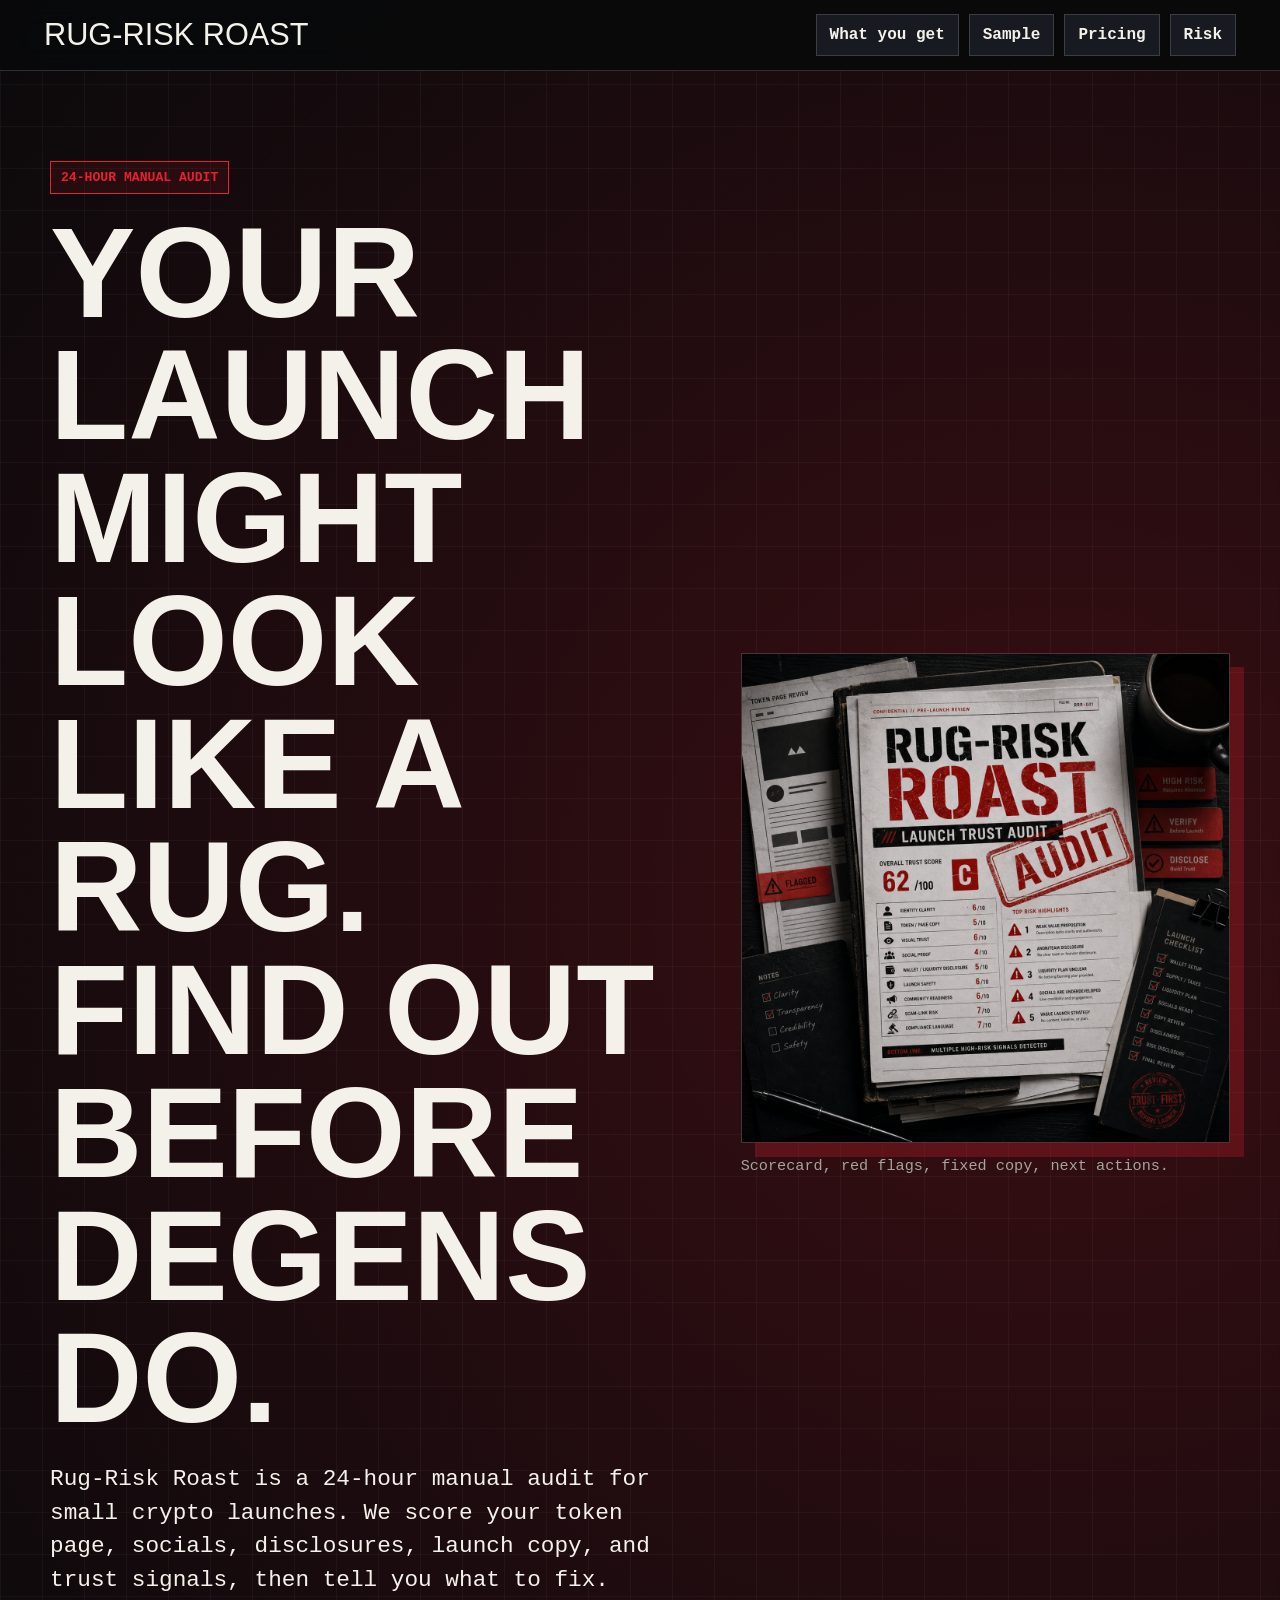
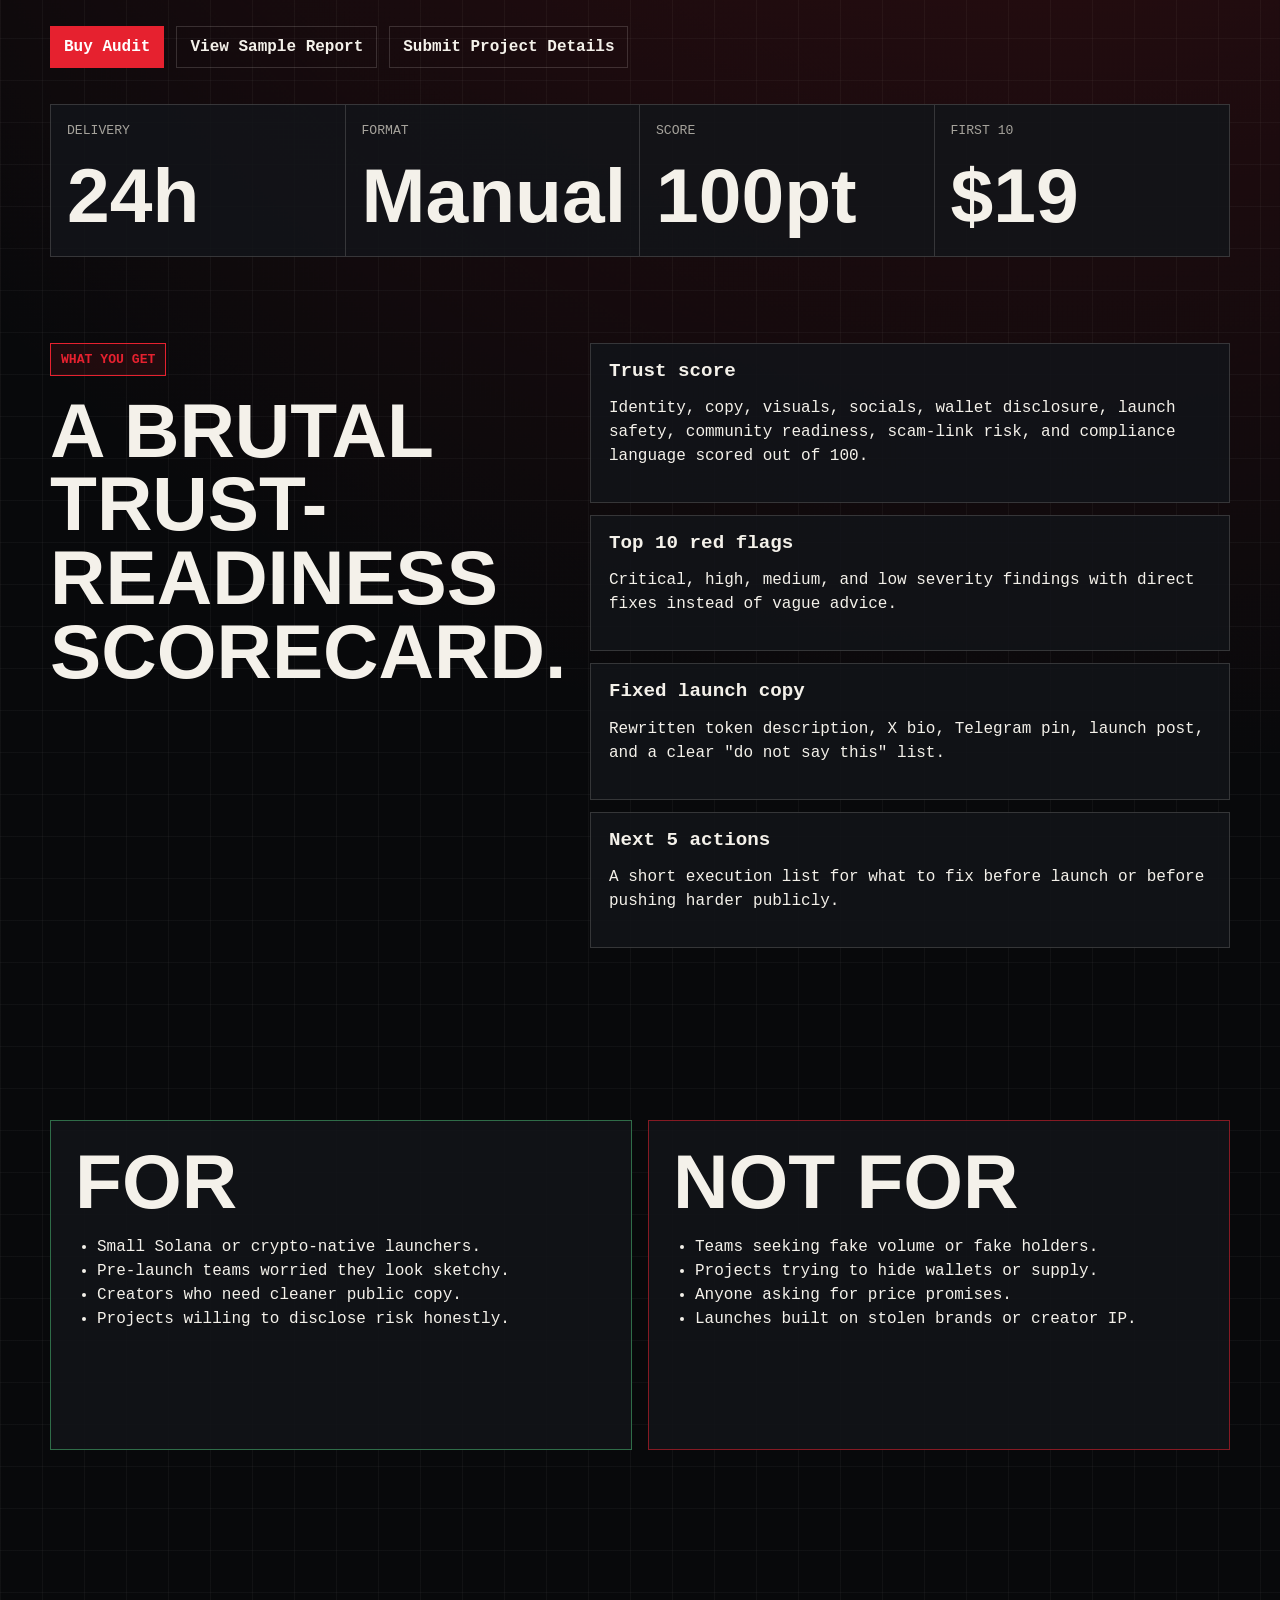
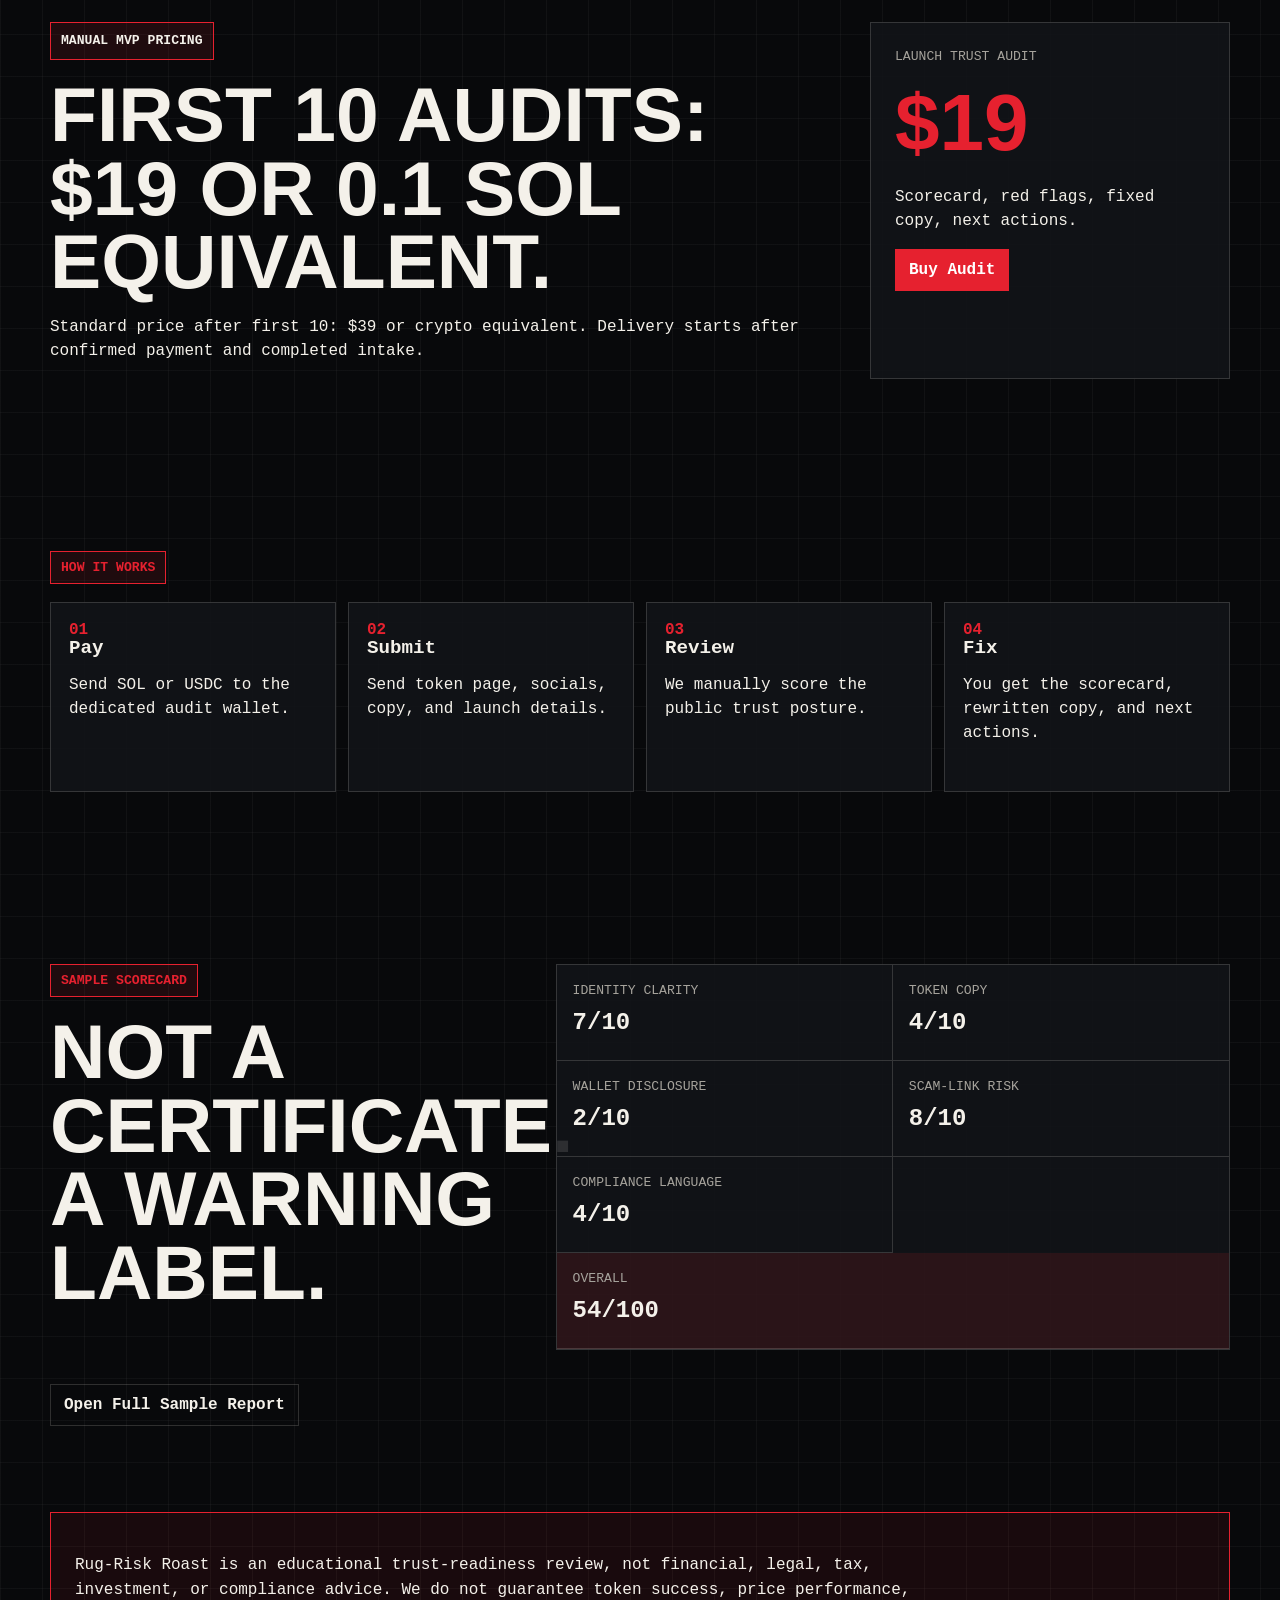
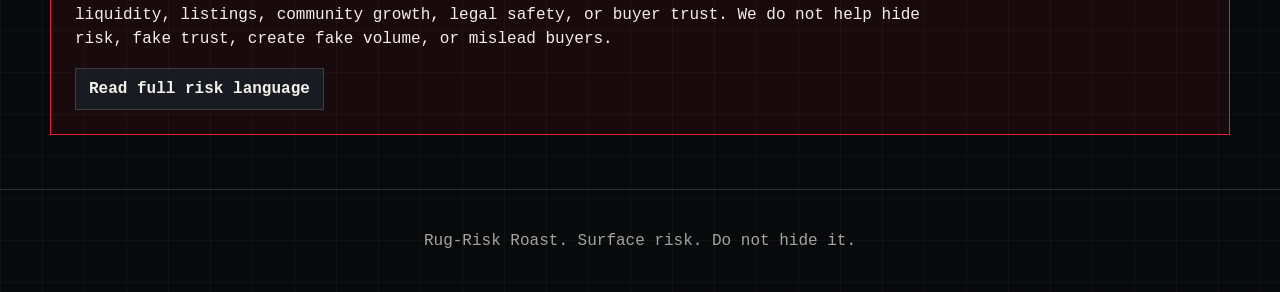
==== commit 9862211d: "Update hero headline wording" ====
--- a/site/index.html
+++ b/site/index.html
@@ -4,7 +4,7 @@
     <meta charset="utf-8">
     <meta name="viewport" content="width=device-width, initial-scale=1">
     <title>Rug-Risk Roast - Launch Trust Audit</title>
-    <meta name="description" content="A 24-hour manual trust-readiness audit for small crypto launches. Find what looks sketchy before strangers do.">
+    <meta name="description" content="A 24-hour manual trust-readiness audit for small crypto launches. Find what looks sketchy before degens do.">
     <link rel="stylesheet" href="./styles.css">
   </head>
   <body>
@@ -22,12 +22,12 @@
       <section class="hero">
         <div class="hero-copy">
           <p class="stamp">24-hour manual audit</p>
-          <h1>Your launch might look like a rug. Find out before strangers do.</h1>
+          <h1>Your launch might look like a rug. Find out before degens do.</h1>
           <p class="lead">Rug-Risk Roast is a 24-hour manual audit for small crypto launches. We score your token page, socials, disclosures, launch copy, and trust signals, then tell you what to fix.</p>
           <div class="actions" aria-label="Primary actions">
             <a class="button primary" href="./payment.html">Buy Audit</a>
             <a class="button secondary" href="./sample-report.html">View Sample Report</a>
-            <a class="button secondary" href="https://tally.so/r/5BOaeN">Submit Project Details</a>
+            <a class="button secondary" href="https://tally.so/r/jaE82a">Submit Project Details</a>
           </div>
         </div>
 
